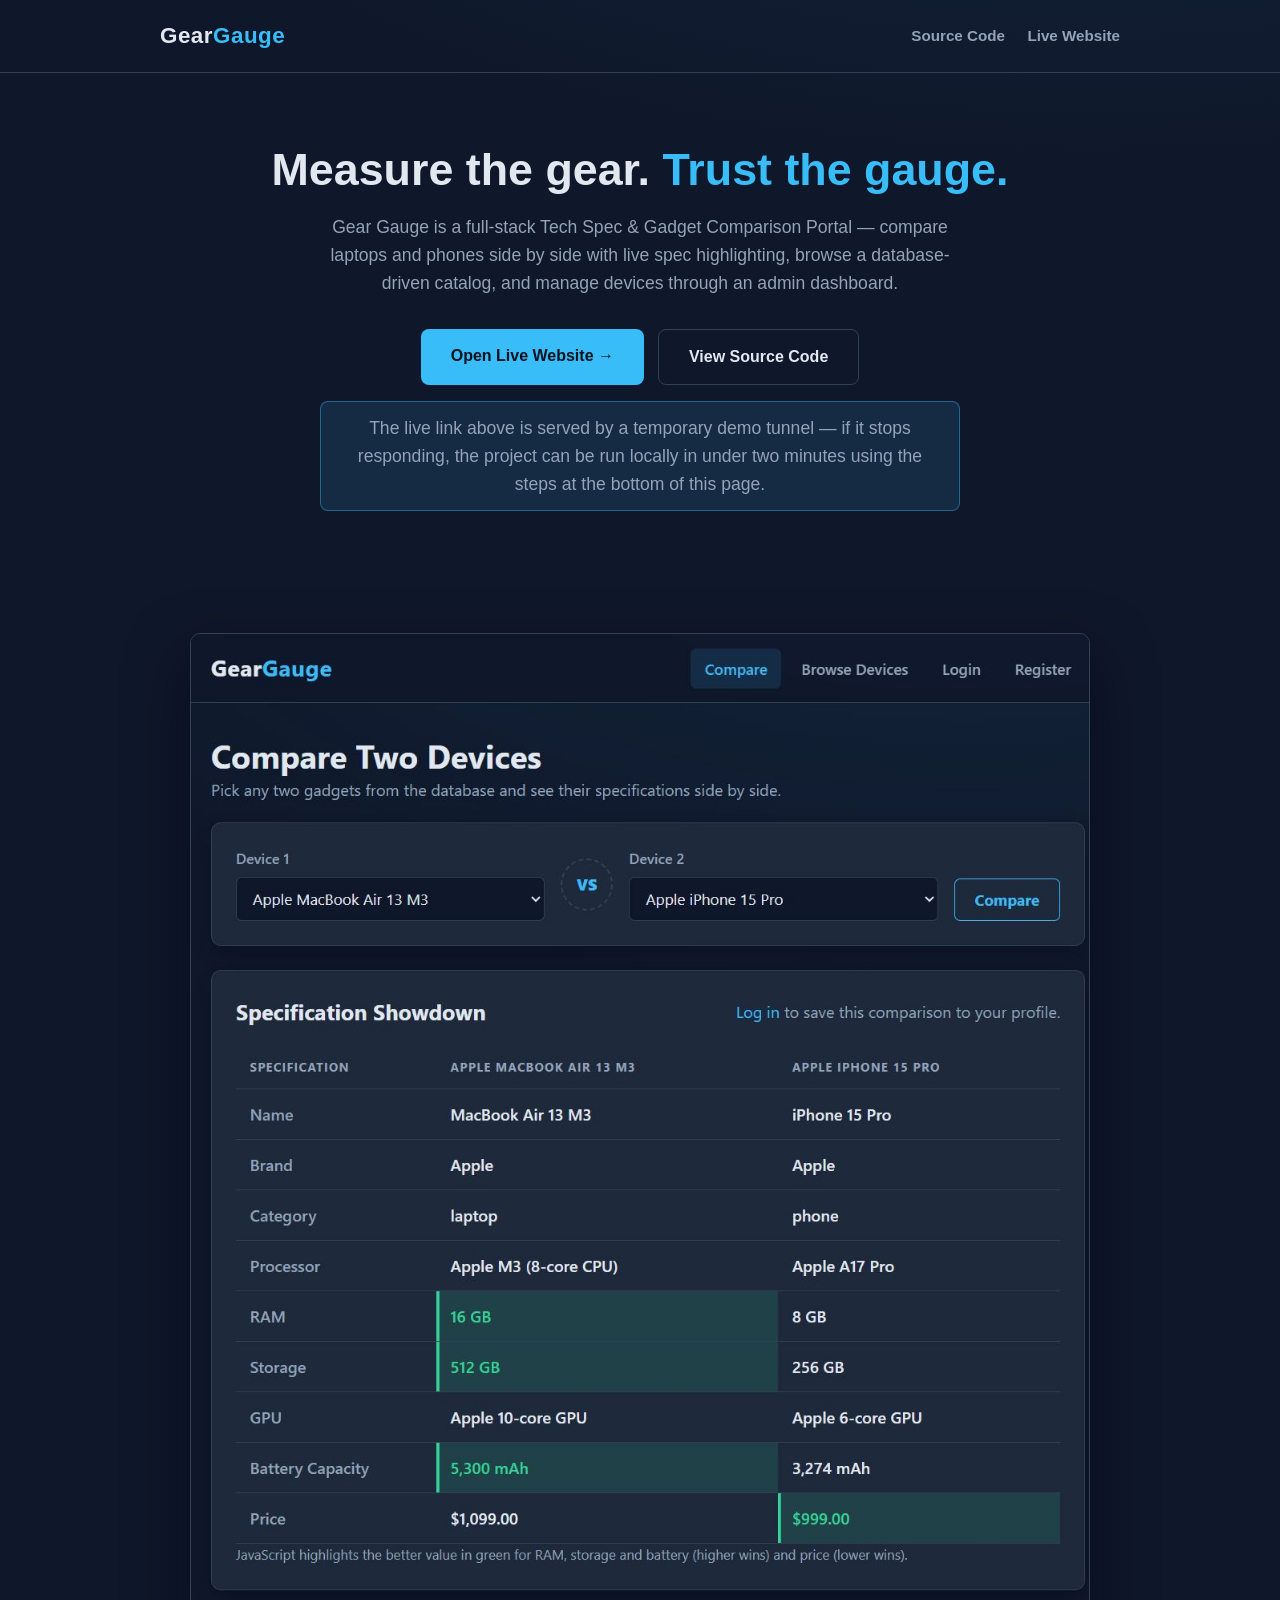
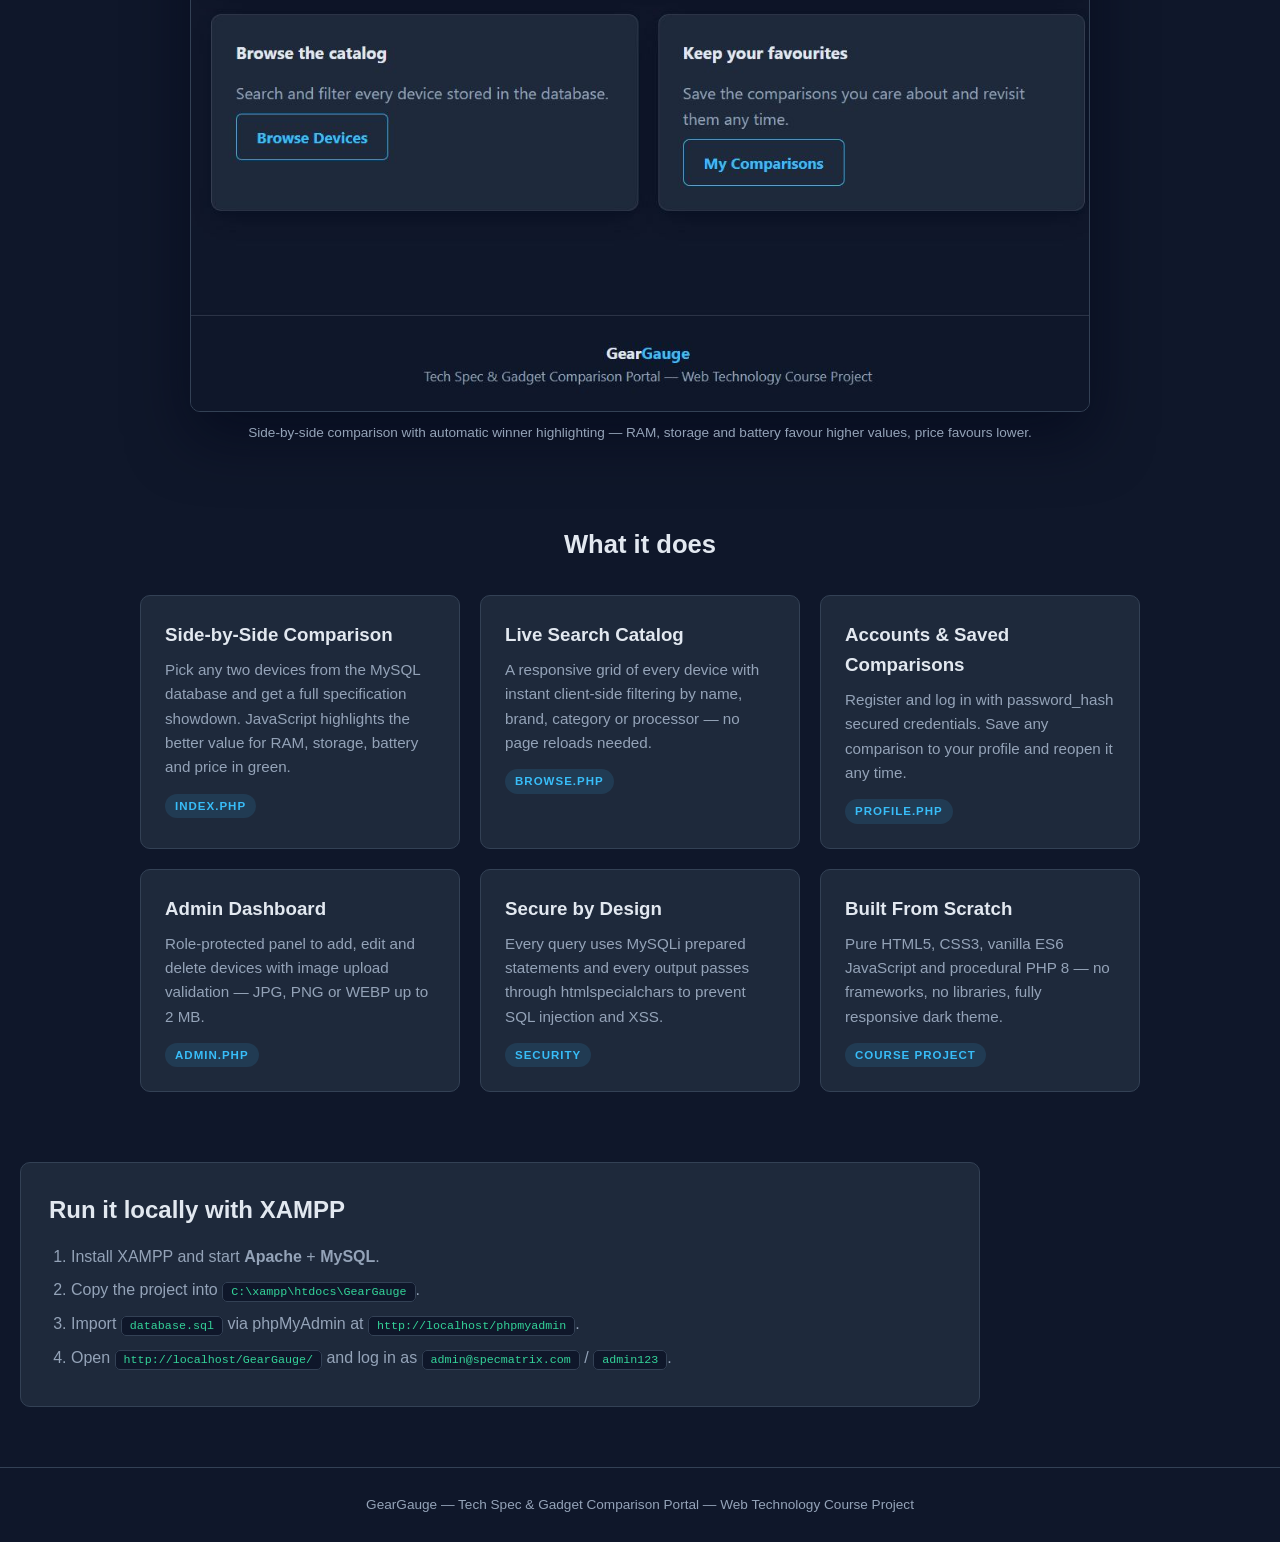
==== docs/index.html @ f1c3dcff "Add GitHub Pages landing page with live site link" ====
<!DOCTYPE html>
<html lang="en">
<head>
    <meta charset="UTF-8">
    <meta name="viewport" content="width=device-width, initial-scale=1.0">
    <meta name="description" content="Gear Gauge - Tech Spec and Gadget Comparison Portal. A Web Technology course project built with PHP, MySQLi and vanilla JavaScript.">
    <title>Gear Gauge — Tech Spec &amp; Gadget Comparison Portal</title>
    <style>
        :root {
            --bg-color: #0f172a;
            --surface-color: #1e293b;
            --border-color: #334155;
            --text-color: #e2e8f0;
            --muted-color: #94a3b8;
            --accent-color: #38bdf8;
            --accent-soft-color: rgba(56, 189, 248, 0.12);
            --success-color: #34d399;
            --radius: 10px;
        }

        * {
            margin: 0;
            padding: 0;
            box-sizing: border-box;
        }

        body {
            font-family: "Segoe UI", "Helvetica Neue", Arial, sans-serif;
            background:
                radial-gradient(1100px 500px at 85% -10%, rgba(56, 189, 248, 0.09), transparent),
                var(--bg-color);
            color: var(--text-color);
            line-height: 1.6;
            min-height: 100vh;
        }

        .container {
            max-width: 1000px;
            margin: 0 auto;
            padding: 0 20px;
        }

        header {
            border-bottom: 1px solid var(--border-color);
            padding: 18px 0;
        }

        .navbar {
            display: flex;
            align-items: center;
            justify-content: space-between;
            gap: 16px;
            flex-wrap: wrap;
        }

        .brand {
            font-size: 1.4rem;
            font-weight: 700;
            color: var(--text-color);
            text-decoration: none;
            letter-spacing: 0.5px;
        }

        .brand span {
            color: var(--accent-color);
        }

        .nav-links a {
            color: var(--muted-color);
            text-decoration: none;
            font-weight: 600;
            margin-left: 18px;
            font-size: 0.95rem;
        }

        .nav-links a:hover {
            color: var(--accent-color);
        }

        .hero {
            text-align: center;
            padding: 70px 0 40px;
        }

        .hero h1 {
            font-size: 2.8rem;
            line-height: 1.2;
        }

        .hero h1 span {
            color: var(--accent-color);
        }

        .hero p {
            color: var(--muted-color);
            max-width: 640px;
            margin: 16px auto 32px;
            font-size: 1.1rem;
        }

        .cta-row {
            display: flex;
            gap: 14px;
            justify-content: center;
            flex-wrap: wrap;
        }

        .btn {
            display: inline-block;
            padding: 14px 30px;
            border-radius: 8px;
            font-weight: 700;
            font-size: 1rem;
            text-decoration: none;
            transition: transform 0.15s, background 0.2s;
        }

        .btn:hover {
            transform: translateY(-2px);
        }

        .btn-primary {
            background: var(--accent-color);
            color: #0b1220;
        }

        .btn-primary:hover {
            background: #0ea5e9;
            color: #0b1220;
        }

        .btn-outline {
            border: 1px solid var(--border-color);
            color: var(--text-color);
        }

        .btn-outline:hover {
            border-color: var(--accent-color);
            color: var(--accent-color);
        }

        .note {
            margin: 26px auto 0;
            max-width: 720px;
            background: var(--accent-soft-color);
            border: 1px solid rgba(56, 189, 248, 0.4);
            color: var(--accent-color);
            padding: 12px 18px;
            border-radius: 8px;
            font-size: 0.9rem;
        }

        .screenshot-frame {
            margin: 50px auto 10px;
            max-width: 900px;
            border: 1px solid var(--border-color);
            border-radius: var(--radius);
            overflow: hidden;
            box-shadow: 0 25px 60px rgba(2, 6, 23, 0.55);
        }

        .screenshot-frame img {
            display: block;
            width: 100%;
            height: auto;
        }

        .caption {
            text-align: center;
            color: var(--muted-color);
            font-size: 0.85rem;
            margin-bottom: 50px;
        }

        section.features {
            padding: 30px 0 20px;
        }

        .section-title {
            text-align: center;
            font-size: 1.6rem;
            margin-bottom: 30px;
        }

        .grid {
            display: grid;
            grid-template-columns: repeat(auto-fit, minmax(260px, 1fr));
            gap: 20px;
        }

        .card {
            background: var(--surface-color);
            border: 1px solid var(--border-color);
            border-radius: var(--radius);
            padding: 24px;
        }

        .card h3 {
            margin-bottom: 8px;
        }

        .card p {
            color: var(--muted-color);
            font-size: 0.95rem;
        }

        .card .tag {
            display: inline-block;
            margin-top: 14px;
            padding: 3px 10px;
            border-radius: 999px;
            background: var(--accent-soft-color);
            color: var(--accent-color);
            font-size: 0.72rem;
            font-weight: 700;
            text-transform: uppercase;
            letter-spacing: 1px;
        }

        .run-locally {
            margin: 50px 0 60px;
        }

        .steps {
            background: var(--surface-color);
            border: 1px solid var(--border-color);
            border-radius: var(--radius);
            padding: 28px;
        }

        .steps ol {
            margin: 14px 0 0 22px;
            color: var(--muted-color);
        }

        .steps li {
            margin-bottom: 8px;
        }

        .steps code {
            background: var(--bg-color);
            border: 1px solid var(--border-color);
            padding: 2px 8px;
            border-radius: 5px;
            font-size: 0.9em;
            color: var(--success-color);
        }

        footer {
            border-top: 1px solid var(--border-color);
            padding: 26px 0;
            text-align: center;
            color: var(--muted-color);
            font-size: 0.85rem;
        }
    </style>
</head>
<body>
    <header>
        <nav class="navbar container">
            <a class="brand" href="index.html">Gear<span>Gauge</span></a>
            <div class="nav-links">
                <a href="https://github.com/Hiten808/GearGauge">Source Code</a>
                <a href="https://vanilla-dirt-dice-award.trycloudflare.com/GearGauge/">Live Website</a>
            </div>
        </nav>
    </header>
    <main>
        <section class="hero container">
            <h1>Measure the gear. <span>Trust the gauge.</span></h1>
            <p>Gear Gauge is a full-stack Tech Spec &amp; Gadget Comparison Portal — compare laptops and phones side by side with live spec highlighting, browse a database-driven catalog, and manage devices through an admin dashboard.</p>
            <div class="cta-row">
                <a class="btn btn-primary" href="https://vanilla-dirt-dice-award.trycloudflare.com/GearGauge/">Open Live Website →</a>
                <a class="btn btn-outline" href="https://github.com/Hiten808/GearGauge">View Source Code</a>
            </div>
            <p class="note">The live link above is served by a temporary demo tunnel — if it stops responding, the project can be run locally in under two minutes using the steps at the bottom of this page.</p>
        </section>
        <section class="container">
            <div class="screenshot-frame">
                <img src="preview.jpeg" alt="Gear Gauge comparison page showing a MacBook Air 13 M3 versus iPhone 15 Pro with winning specifications highlighted in green">
            </div>
            <p class="caption">Side-by-side comparison with automatic winner highlighting — RAM, storage and battery favour higher values, price favours lower.</p>
        </section>
        <section class="features container">
            <h2 class="section-title">What it does</h2>
            <div class="grid">
                <div class="card">
                    <h3>Side-by-Side Comparison</h3>
                    <p>Pick any two devices from the MySQL database and get a full specification showdown. JavaScript highlights the better value for RAM, storage, battery and price in green.</p>
                    <span class="tag">index.php</span>
                </div>
                <div class="card">
                    <h3>Live Search Catalog</h3>
                    <p>A responsive grid of every device with instant client-side filtering by name, brand, category or processor — no page reloads needed.</p>
                    <span class="tag">browse.php</span>
                </div>
                <div class="card">
                    <h3>Accounts &amp; Saved Comparisons</h3>
                    <p>Register and log in with password_hash secured credentials. Save any comparison to your profile and reopen it any time.</p>
                    <span class="tag">profile.php</span>
                </div>
                <div class="card">
                    <h3>Admin Dashboard</h3>
                    <p>Role-protected panel to add, edit and delete devices with image upload validation — JPG, PNG or WEBP up to 2 MB.</p>
                    <span class="tag">admin.php</span>
                </div>
                <div class="card">
                    <h3>Secure by Design</h3>
                    <p>Every query uses MySQLi prepared statements and every output passes through htmlspecialchars to prevent SQL injection and XSS.</p>
                    <span class="tag">Security</span>
                </div>
                <div class="card">
                    <h3>Built From Scratch</h3>
                    <p>Pure HTML5, CSS3, vanilla ES6 JavaScript and procedural PHP 8 — no frameworks, no libraries, fully responsive dark theme.</p>
                    <span class="tag">Course Project</span>
                </div>
            </div>
        </section>
        <section class="run-locally container">
            <div class="steps">
                <h2>Run it locally with XAMPP</h2>
                <ol>
                    <li>Install XAMPP and start <strong>Apache</strong> + <strong>MySQL</strong>.</li>
                    <li>Copy the project into <code>C:\xampp\htdocs\GearGauge</code>.</li>
                    <li>Import <code>database.sql</code> via phpMyAdmin at <code>http://localhost/phpmyadmin</code>.</li>
                    <li>Open <code>http://localhost/GearGauge/</code> and log in as <code>admin@specmatrix.com</code> / <code>admin123</code>.</li>
                </ol>
            </div>
        </section>
    </main>
    <footer>
        <div class="container">
            <p>GearGauge — Tech Spec &amp; Gadget Comparison Portal — Web Technology Course Project</p>
        </div>
    </footer>
</body>
</html>
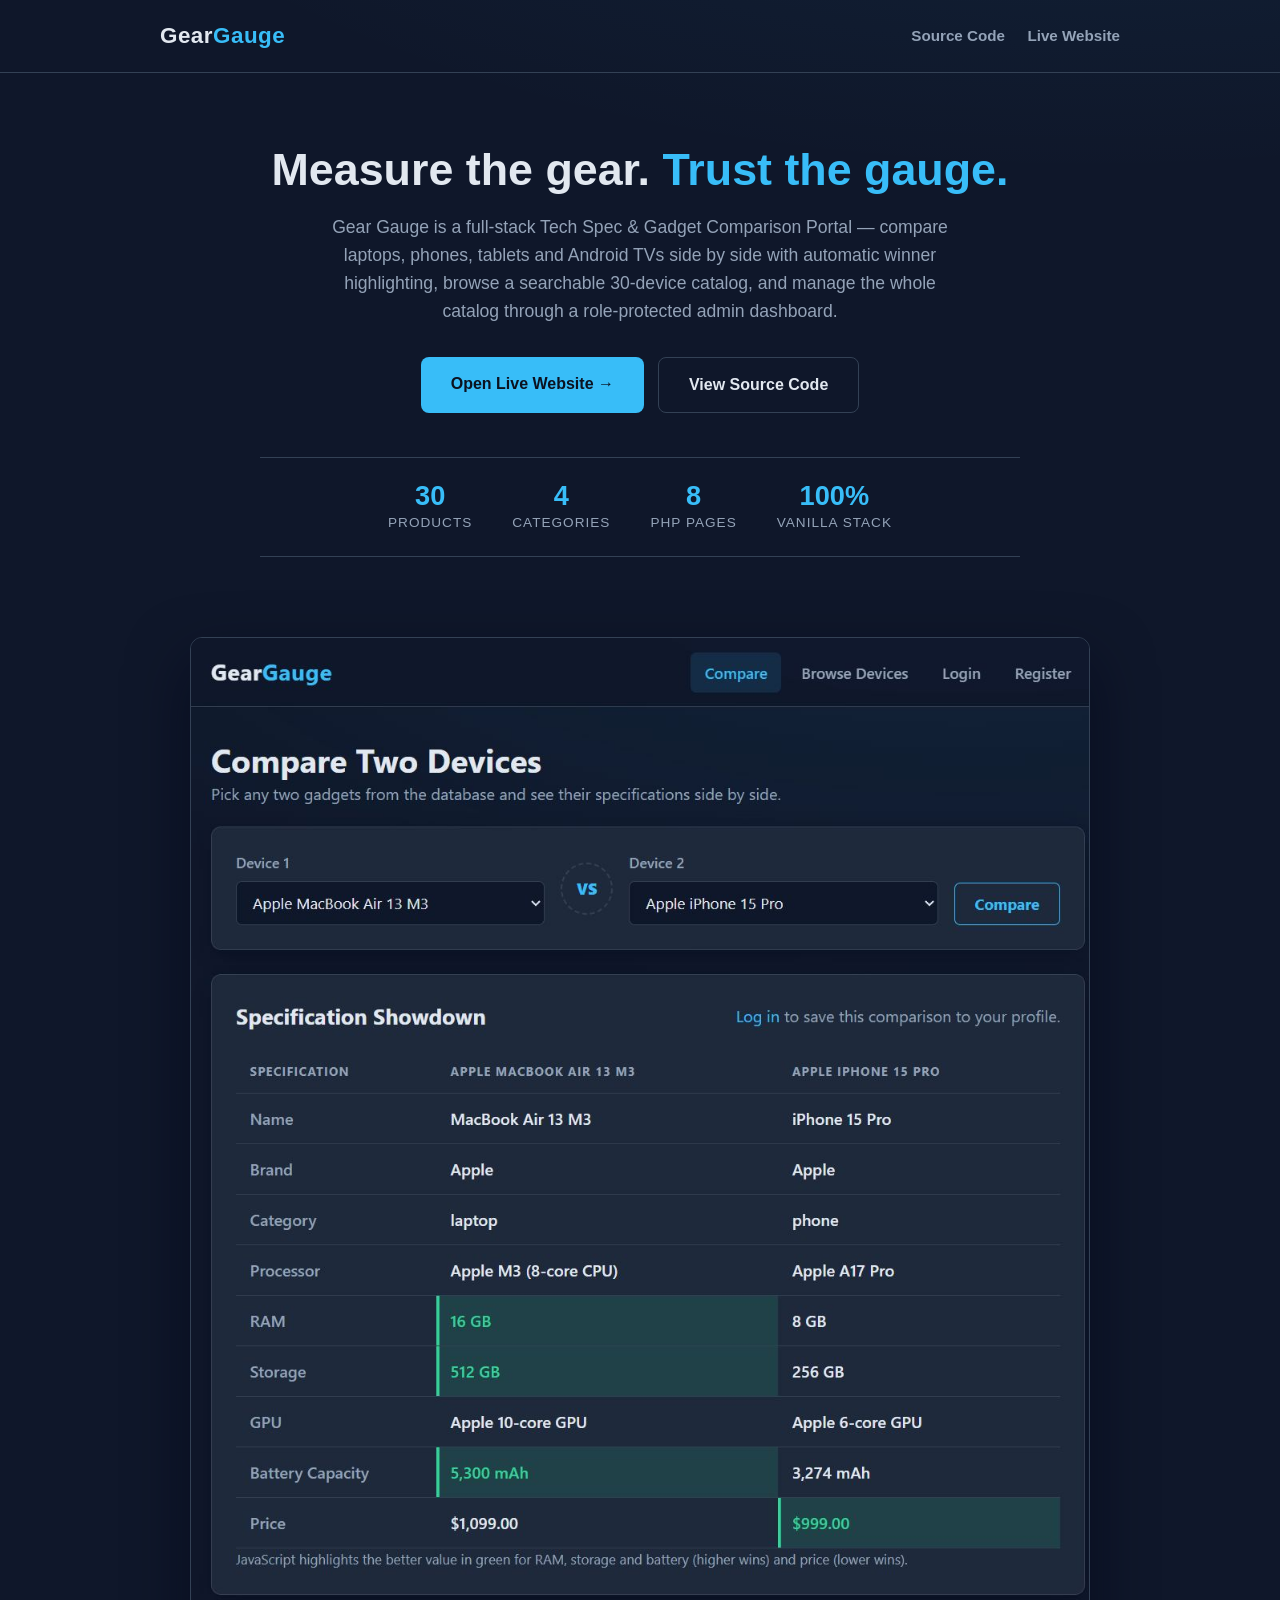
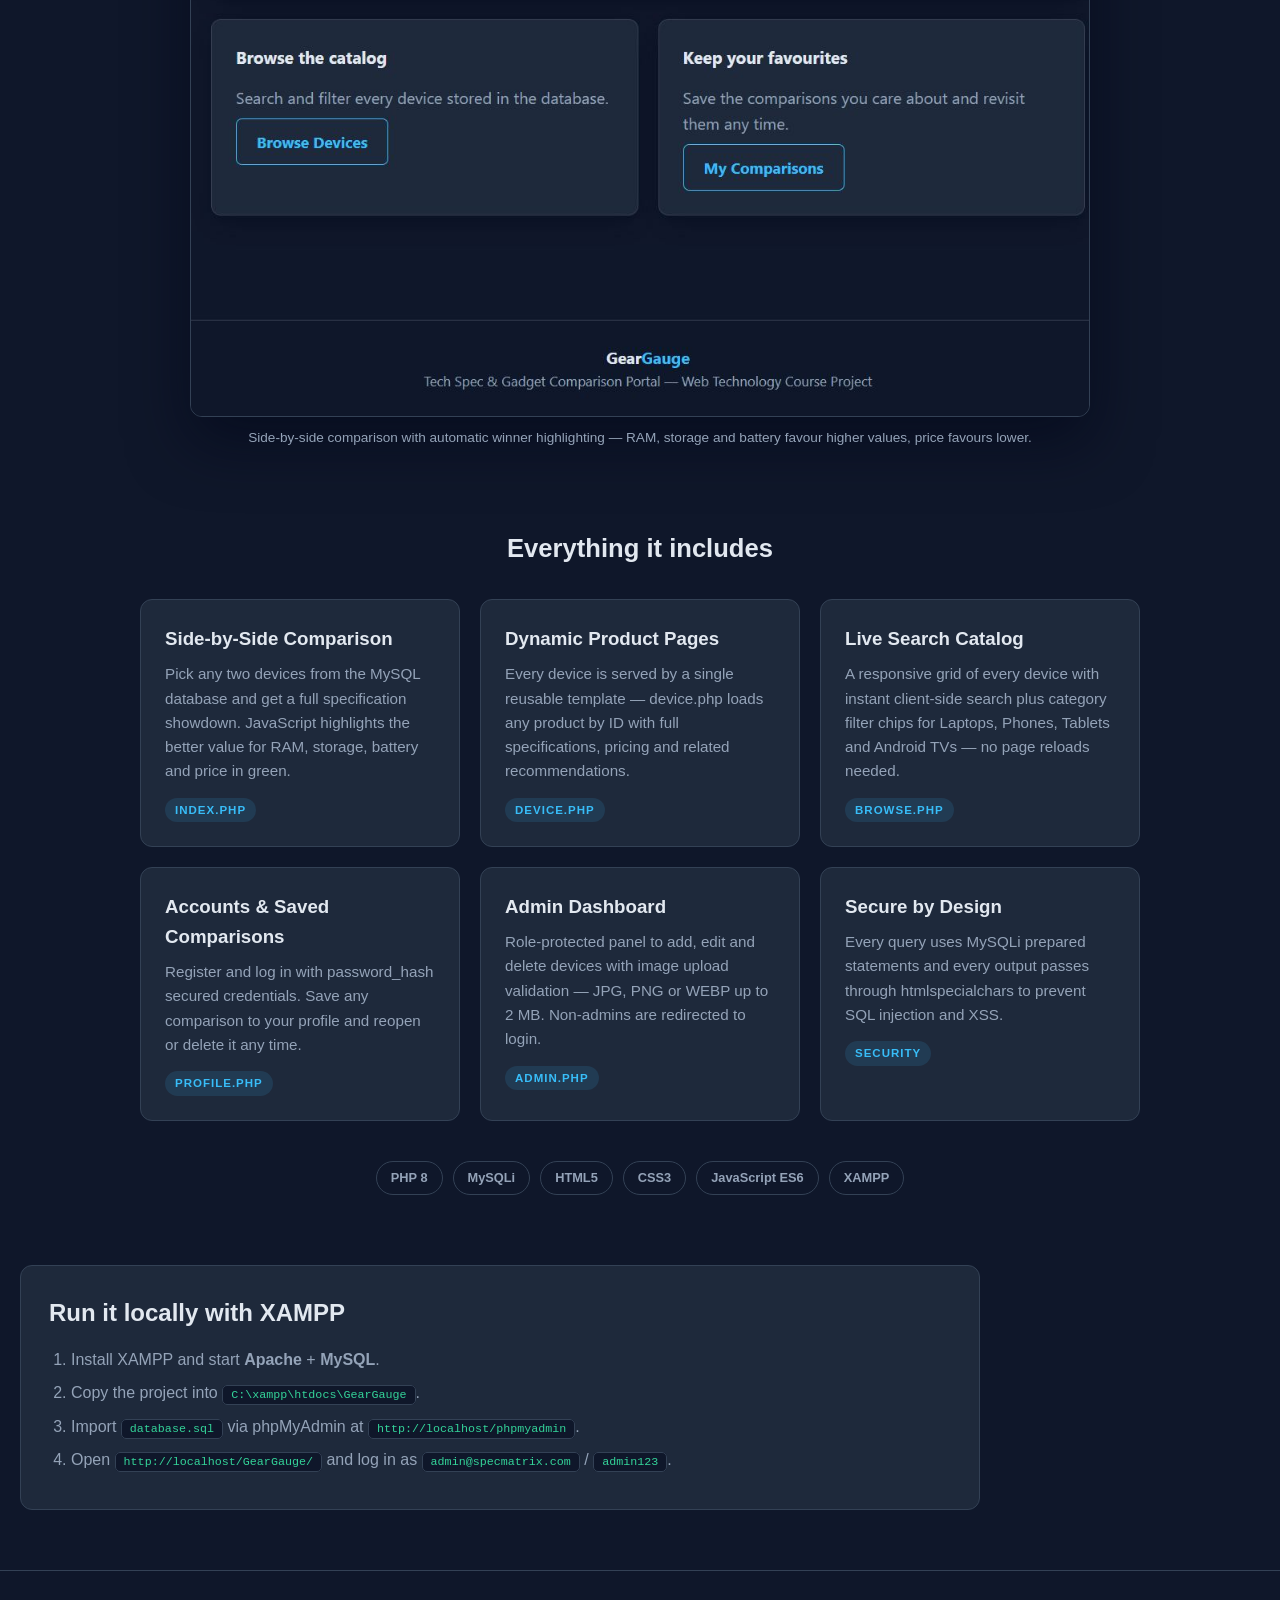
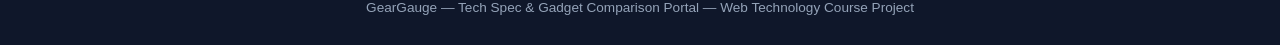
==== commit 110ed899: "Rework GitHub Pages landing page as finished product page" ====
--- a/docs/index.html
+++ b/docs/index.html
@@ -3,8 +3,9 @@
 <head>
     <meta charset="UTF-8">
     <meta name="viewport" content="width=device-width, initial-scale=1.0">
-    <meta name="description" content="Gear Gauge - Tech Spec and Gadget Comparison Portal. A Web Technology course project built with PHP, MySQLi and vanilla JavaScript.">
+    <meta name="description" content="Gear Gauge - Tech Spec &amp; Gadget Comparison Portal. Compare laptops, phones, tablets and Android TVs side by side. Built with PHP, MySQLi and vanilla JavaScript.">
     <title>Gear Gauge — Tech Spec &amp; Gadget Comparison Portal</title>
+    <link rel="icon" type="image/svg+xml" href="favicon.svg">
     <style>
         :root {
             --bg-color: #0f172a;
@@ -15,7 +16,7 @@
             --accent-color: #38bdf8;
             --accent-soft-color: rgba(56, 189, 248, 0.12);
             --success-color: #34d399;
-            --radius: 10px;
+            --radius: 12px;
         }
 
         * {
@@ -79,7 +80,7 @@
 
         .hero {
             text-align: center;
-            padding: 70px 0 40px;
+            padding: 70px 0 30px;
         }
 
         .hero h1 {
@@ -139,15 +140,34 @@
             color: var(--accent-color);
         }
 
-        .note {
-            margin: 26px auto 0;
-            max-width: 720px;
-            background: var(--accent-soft-color);
-            border: 1px solid rgba(56, 189, 248, 0.4);
-            color: var(--accent-color);
-            padding: 12px 18px;
-            border-radius: 8px;
-            font-size: 0.9rem;
+        .stats-row {
+            display: flex;
+            justify-content: center;
+            gap: 40px;
+            flex-wrap: wrap;
+            margin: 44px auto 0;
+            padding: 22px 10px;
+            border-top: 1px solid var(--border-color);
+            border-bottom: 1px solid var(--border-color);
+            max-width: 760px;
+        }
+
+        .stat {
+            text-align: center;
+        }
+
+        .stat-value {
+            font-size: 1.7rem;
+            font-weight: 800;
+            color: var(--accent-color);
+            line-height: 1.2;
+        }
+
+        .stat-label {
+            color: var(--muted-color);
+            font-size: 0.85rem;
+            text-transform: uppercase;
+            letter-spacing: 1px;
         }
 
         .screenshot-frame {
@@ -215,6 +235,23 @@
             font-weight: 700;
             text-transform: uppercase;
             letter-spacing: 1px;
+        }
+
+        .tech-strip {
+            margin: 40px 0 0;
+            display: flex;
+            justify-content: center;
+            gap: 10px;
+            flex-wrap: wrap;
+        }
+
+        .tech-pill {
+            padding: 6px 14px;
+            border: 1px solid var(--border-color);
+            border-radius: 999px;
+            color: var(--muted-color);
+            font-size: 0.8rem;
+            font-weight: 600;
         }
 
         .run-locally {
@@ -268,12 +305,29 @@
     <main>
         <section class="hero container">
             <h1>Measure the gear. <span>Trust the gauge.</span></h1>
-            <p>Gear Gauge is a full-stack Tech Spec &amp; Gadget Comparison Portal — compare laptops and phones side by side with live spec highlighting, browse a database-driven catalog, and manage devices through an admin dashboard.</p>
+            <p>Gear Gauge is a full-stack Tech Spec &amp; Gadget Comparison Portal — compare laptops, phones, tablets and Android TVs side by side with automatic winner highlighting, browse a searchable 30-device catalog, and manage the whole catalog through a role-protected admin dashboard.</p>
             <div class="cta-row">
                 <a class="btn btn-primary" href="https://vanilla-dirt-dice-award.trycloudflare.com/GearGauge/">Open Live Website →</a>
                 <a class="btn btn-outline" href="https://github.com/Hiten808/GearGauge">View Source Code</a>
             </div>
-            <p class="note">The live link above is served by a temporary demo tunnel — if it stops responding, the project can be run locally in under two minutes using the steps at the bottom of this page.</p>
+            <div class="stats-row">
+                <div class="stat">
+                    <div class="stat-value">30</div>
+                    <div class="stat-label">Products</div>
+                </div>
+                <div class="stat">
+                    <div class="stat-value">4</div>
+                    <div class="stat-label">Categories</div>
+                </div>
+                <div class="stat">
+                    <div class="stat-value">8</div>
+                    <div class="stat-label">PHP Pages</div>
+                </div>
+                <div class="stat">
+                    <div class="stat-value">100%</div>
+                    <div class="stat-label">Vanilla Stack</div>
+                </div>
+            </div>
         </section>
         <section class="container">
             <div class="screenshot-frame">
@@ -282,7 +336,7 @@
             <p class="caption">Side-by-side comparison with automatic winner highlighting — RAM, storage and battery favour higher values, price favours lower.</p>
         </section>
         <section class="features container">
-            <h2 class="section-title">What it does</h2>
+            <h2 class="section-title">Everything it includes</h2>
             <div class="grid">
                 <div class="card">
                     <h3>Side-by-Side Comparison</h3>
@@ -290,18 +344,23 @@
                     <span class="tag">index.php</span>
                 </div>
                 <div class="card">
+                    <h3>Dynamic Product Pages</h3>
+                    <p>Every device is served by a single reusable template — device.php loads any product by ID with full specifications, pricing and related recommendations.</p>
+                    <span class="tag">device.php</span>
+                </div>
+                <div class="card">
                     <h3>Live Search Catalog</h3>
-                    <p>A responsive grid of every device with instant client-side filtering by name, brand, category or processor — no page reloads needed.</p>
+                    <p>A responsive grid of every device with instant client-side search plus category filter chips for Laptops, Phones, Tablets and Android TVs — no page reloads needed.</p>
                     <span class="tag">browse.php</span>
                 </div>
                 <div class="card">
                     <h3>Accounts &amp; Saved Comparisons</h3>
-                    <p>Register and log in with password_hash secured credentials. Save any comparison to your profile and reopen it any time.</p>
+                    <p>Register and log in with password_hash secured credentials. Save any comparison to your profile and reopen or delete it any time.</p>
                     <span class="tag">profile.php</span>
                 </div>
                 <div class="card">
                     <h3>Admin Dashboard</h3>
-                    <p>Role-protected panel to add, edit and delete devices with image upload validation — JPG, PNG or WEBP up to 2 MB.</p>
+                    <p>Role-protected panel to add, edit and delete devices with image upload validation — JPG, PNG or WEBP up to 2 MB. Non-admins are redirected to login.</p>
                     <span class="tag">admin.php</span>
                 </div>
                 <div class="card">
@@ -309,11 +368,14 @@
                     <p>Every query uses MySQLi prepared statements and every output passes through htmlspecialchars to prevent SQL injection and XSS.</p>
                     <span class="tag">Security</span>
                 </div>
-                <div class="card">
-                    <h3>Built From Scratch</h3>
-                    <p>Pure HTML5, CSS3, vanilla ES6 JavaScript and procedural PHP 8 — no frameworks, no libraries, fully responsive dark theme.</p>
-                    <span class="tag">Course Project</span>
-                </div>
+            </div>
+            <div class="tech-strip">
+                <span class="tech-pill">PHP 8</span>
+                <span class="tech-pill">MySQLi</span>
+                <span class="tech-pill">HTML5</span>
+                <span class="tech-pill">CSS3</span>
+                <span class="tech-pill">JavaScript ES6</span>
+                <span class="tech-pill">XAMPP</span>
             </div>
         </section>
         <section class="run-locally container">
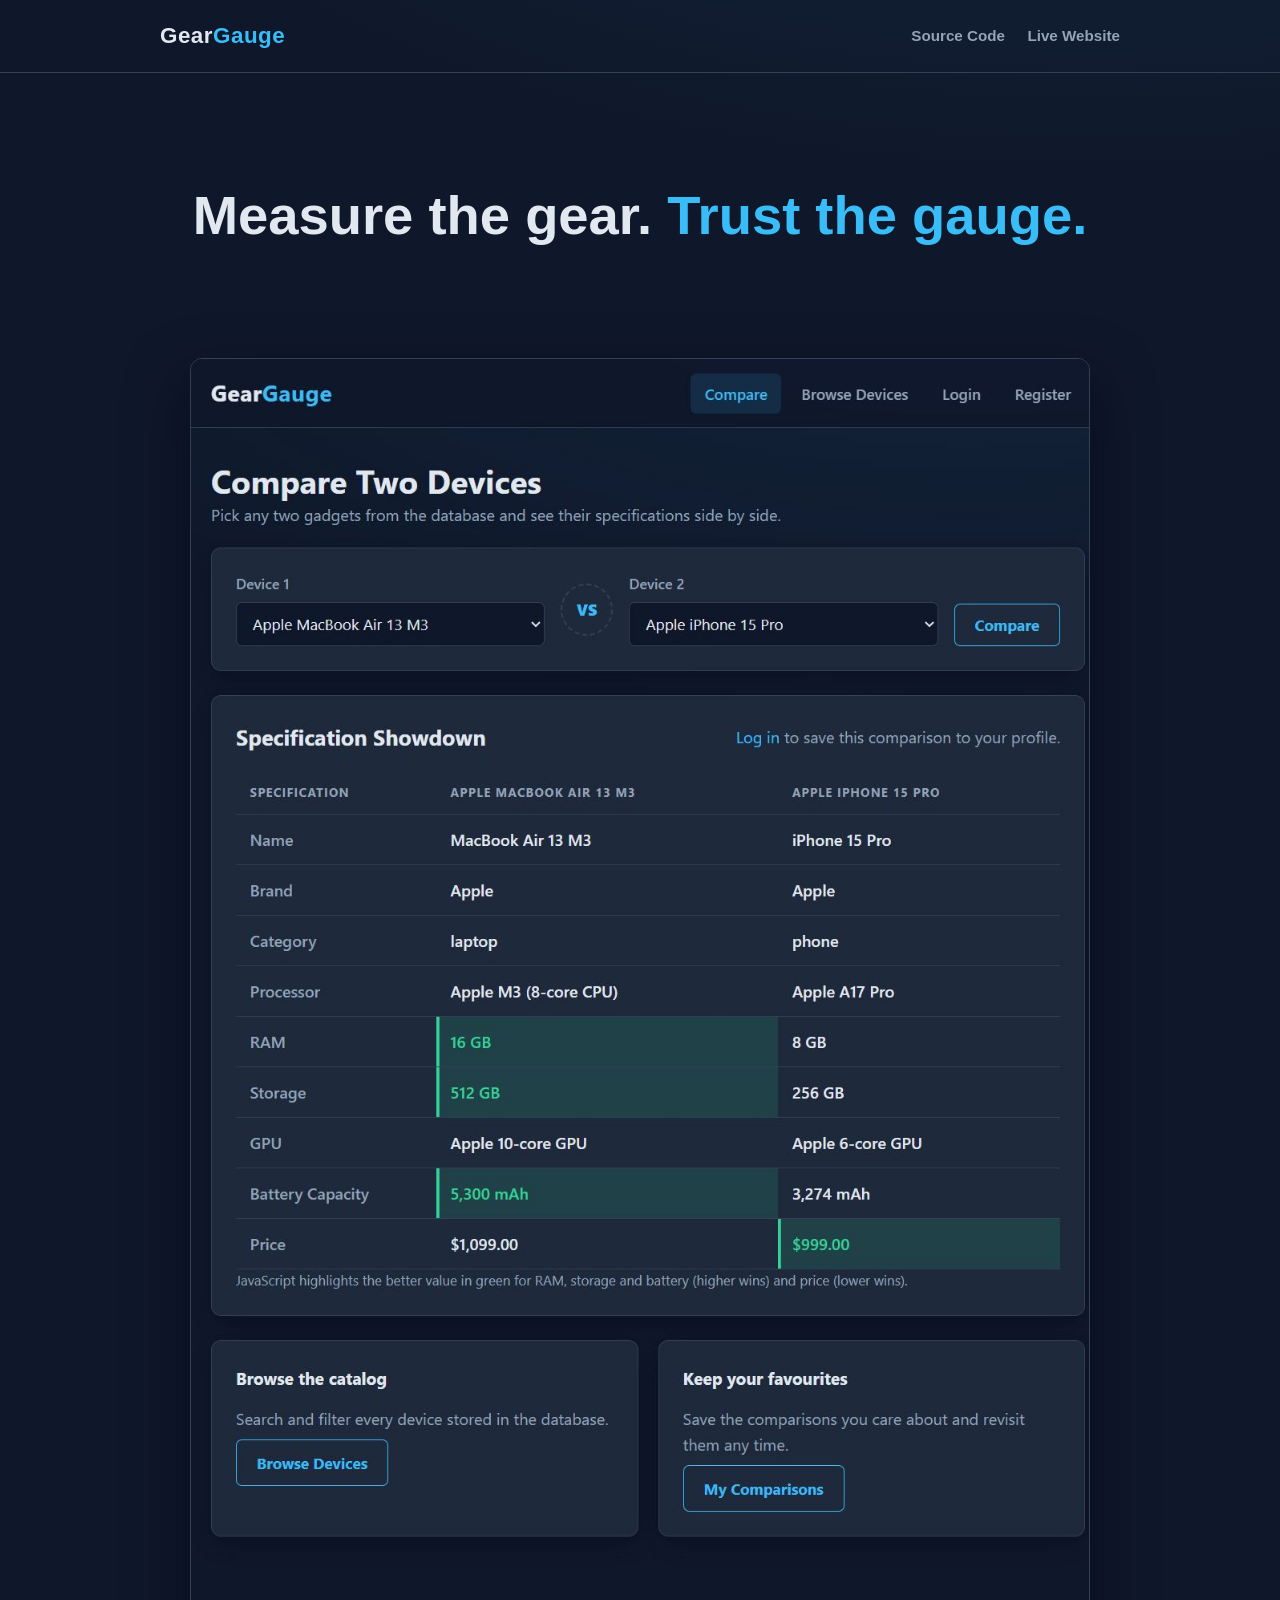
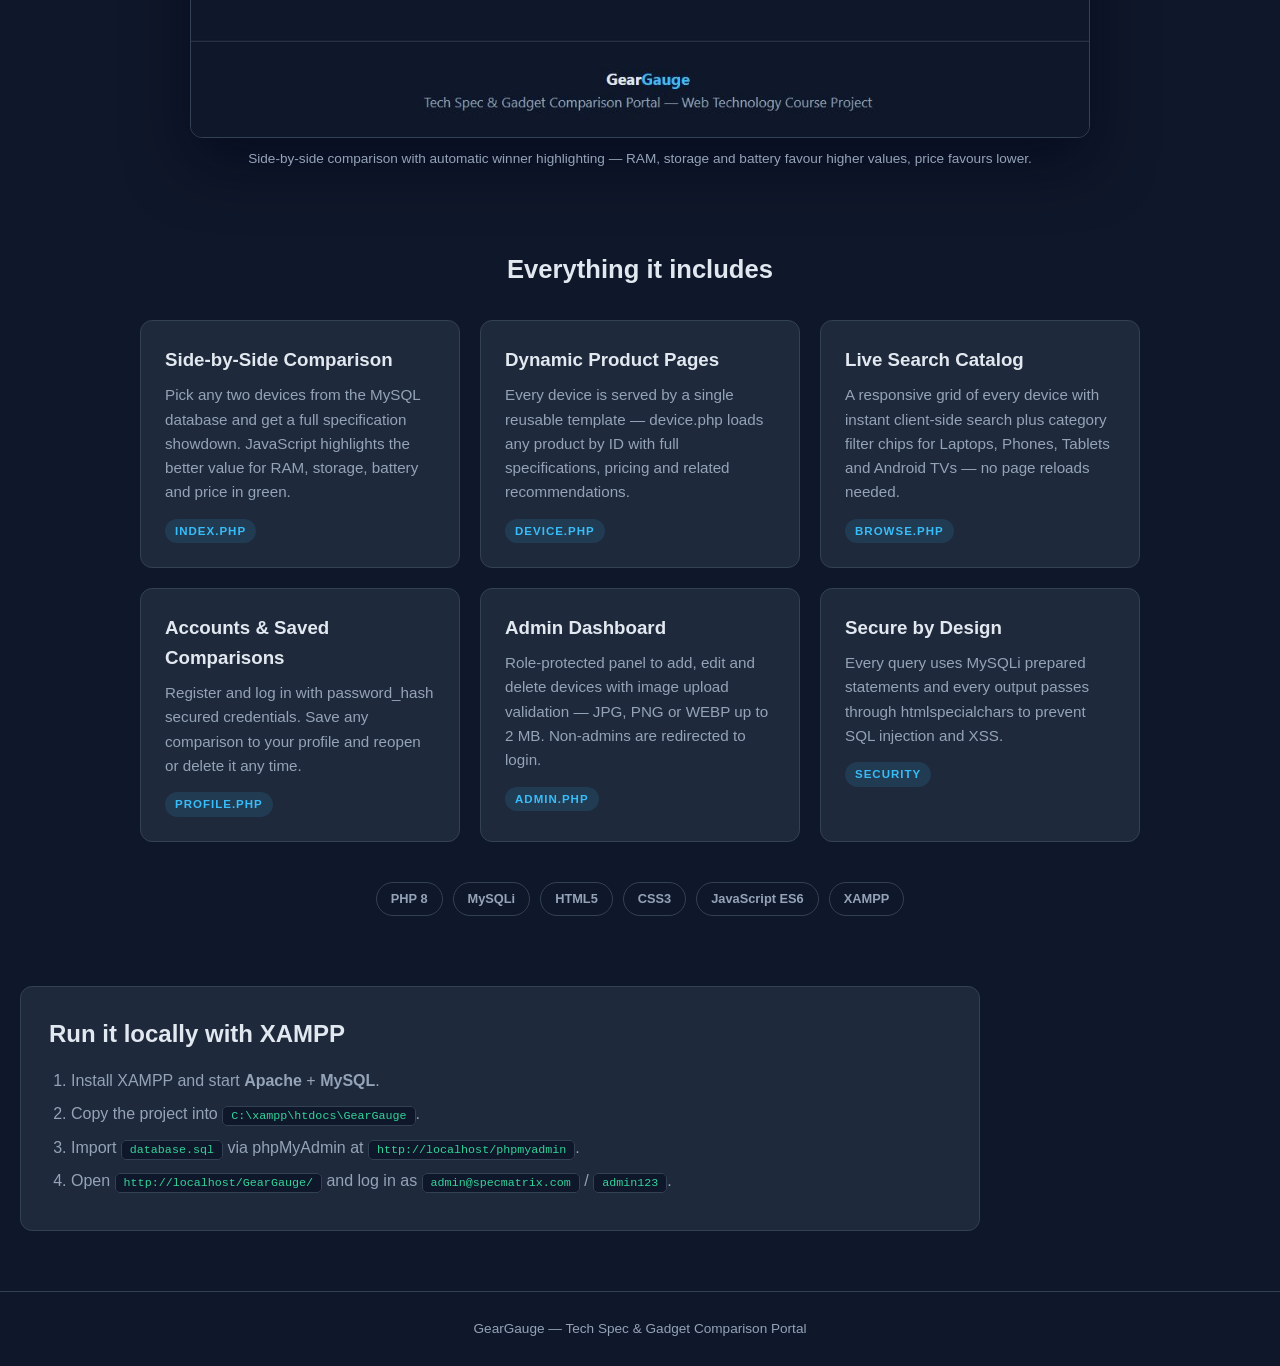
==== commit e9ec7838: "Simplify landing page hero" ====
--- a/docs/index.html
+++ b/docs/index.html
@@ -80,94 +80,16 @@
 
         .hero {
             text-align: center;
-            padding: 70px 0 30px;
+            padding: 110px 0 60px;
         }
 
         .hero h1 {
-            font-size: 2.8rem;
+            font-size: 3.4rem;
             line-height: 1.2;
         }
 
         .hero h1 span {
             color: var(--accent-color);
-        }
-
-        .hero p {
-            color: var(--muted-color);
-            max-width: 640px;
-            margin: 16px auto 32px;
-            font-size: 1.1rem;
-        }
-
-        .cta-row {
-            display: flex;
-            gap: 14px;
-            justify-content: center;
-            flex-wrap: wrap;
-        }
-
-        .btn {
-            display: inline-block;
-            padding: 14px 30px;
-            border-radius: 8px;
-            font-weight: 700;
-            font-size: 1rem;
-            text-decoration: none;
-            transition: transform 0.15s, background 0.2s;
-        }
-
-        .btn:hover {
-            transform: translateY(-2px);
-        }
-
-        .btn-primary {
-            background: var(--accent-color);
-            color: #0b1220;
-        }
-
-        .btn-primary:hover {
-            background: #0ea5e9;
-            color: #0b1220;
-        }
-
-        .btn-outline {
-            border: 1px solid var(--border-color);
-            color: var(--text-color);
-        }
-
-        .btn-outline:hover {
-            border-color: var(--accent-color);
-            color: var(--accent-color);
-        }
-
-        .stats-row {
-            display: flex;
-            justify-content: center;
-            gap: 40px;
-            flex-wrap: wrap;
-            margin: 44px auto 0;
-            padding: 22px 10px;
-            border-top: 1px solid var(--border-color);
-            border-bottom: 1px solid var(--border-color);
-            max-width: 760px;
-        }
-
-        .stat {
-            text-align: center;
-        }
-
-        .stat-value {
-            font-size: 1.7rem;
-            font-weight: 800;
-            color: var(--accent-color);
-            line-height: 1.2;
-        }
-
-        .stat-label {
-            color: var(--muted-color);
-            font-size: 0.85rem;
-            text-transform: uppercase;
-            letter-spacing: 1px;
         }
 
         .screenshot-frame {
@@ -290,6 +212,12 @@
             color: var(--muted-color);
             font-size: 0.85rem;
         }
+
+        @media (max-width: 640px) {
+            .hero h1 {
+                font-size: 2.1rem;
+            }
+        }
     </style>
 </head>
 <body>
@@ -305,29 +233,6 @@
     <main>
         <section class="hero container">
             <h1>Measure the gear. <span>Trust the gauge.</span></h1>
-            <p>Gear Gauge is a full-stack Tech Spec &amp; Gadget Comparison Portal — compare laptops, phones, tablets and Android TVs side by side with automatic winner highlighting, browse a searchable 30-device catalog, and manage the whole catalog through a role-protected admin dashboard.</p>
-            <div class="cta-row">
-                <a class="btn btn-primary" href="https://vanilla-dirt-dice-award.trycloudflare.com/GearGauge/">Open Live Website →</a>
-                <a class="btn btn-outline" href="https://github.com/Hiten808/GearGauge">View Source Code</a>
-            </div>
-            <div class="stats-row">
-                <div class="stat">
-                    <div class="stat-value">30</div>
-                    <div class="stat-label">Products</div>
-                </div>
-                <div class="stat">
-                    <div class="stat-value">4</div>
-                    <div class="stat-label">Categories</div>
-                </div>
-                <div class="stat">
-                    <div class="stat-value">8</div>
-                    <div class="stat-label">PHP Pages</div>
-                </div>
-                <div class="stat">
-                    <div class="stat-value">100%</div>
-                    <div class="stat-label">Vanilla Stack</div>
-                </div>
-            </div>
         </section>
         <section class="container">
             <div class="screenshot-frame">
@@ -392,7 +297,7 @@
     </main>
     <footer>
         <div class="container">
-            <p>GearGauge — Tech Spec &amp; Gadget Comparison Portal — Web Technology Course Project</p>
+            <p>GearGauge — Tech Spec &amp; Gadget Comparison Portal</p>
         </div>
     </footer>
 </body>
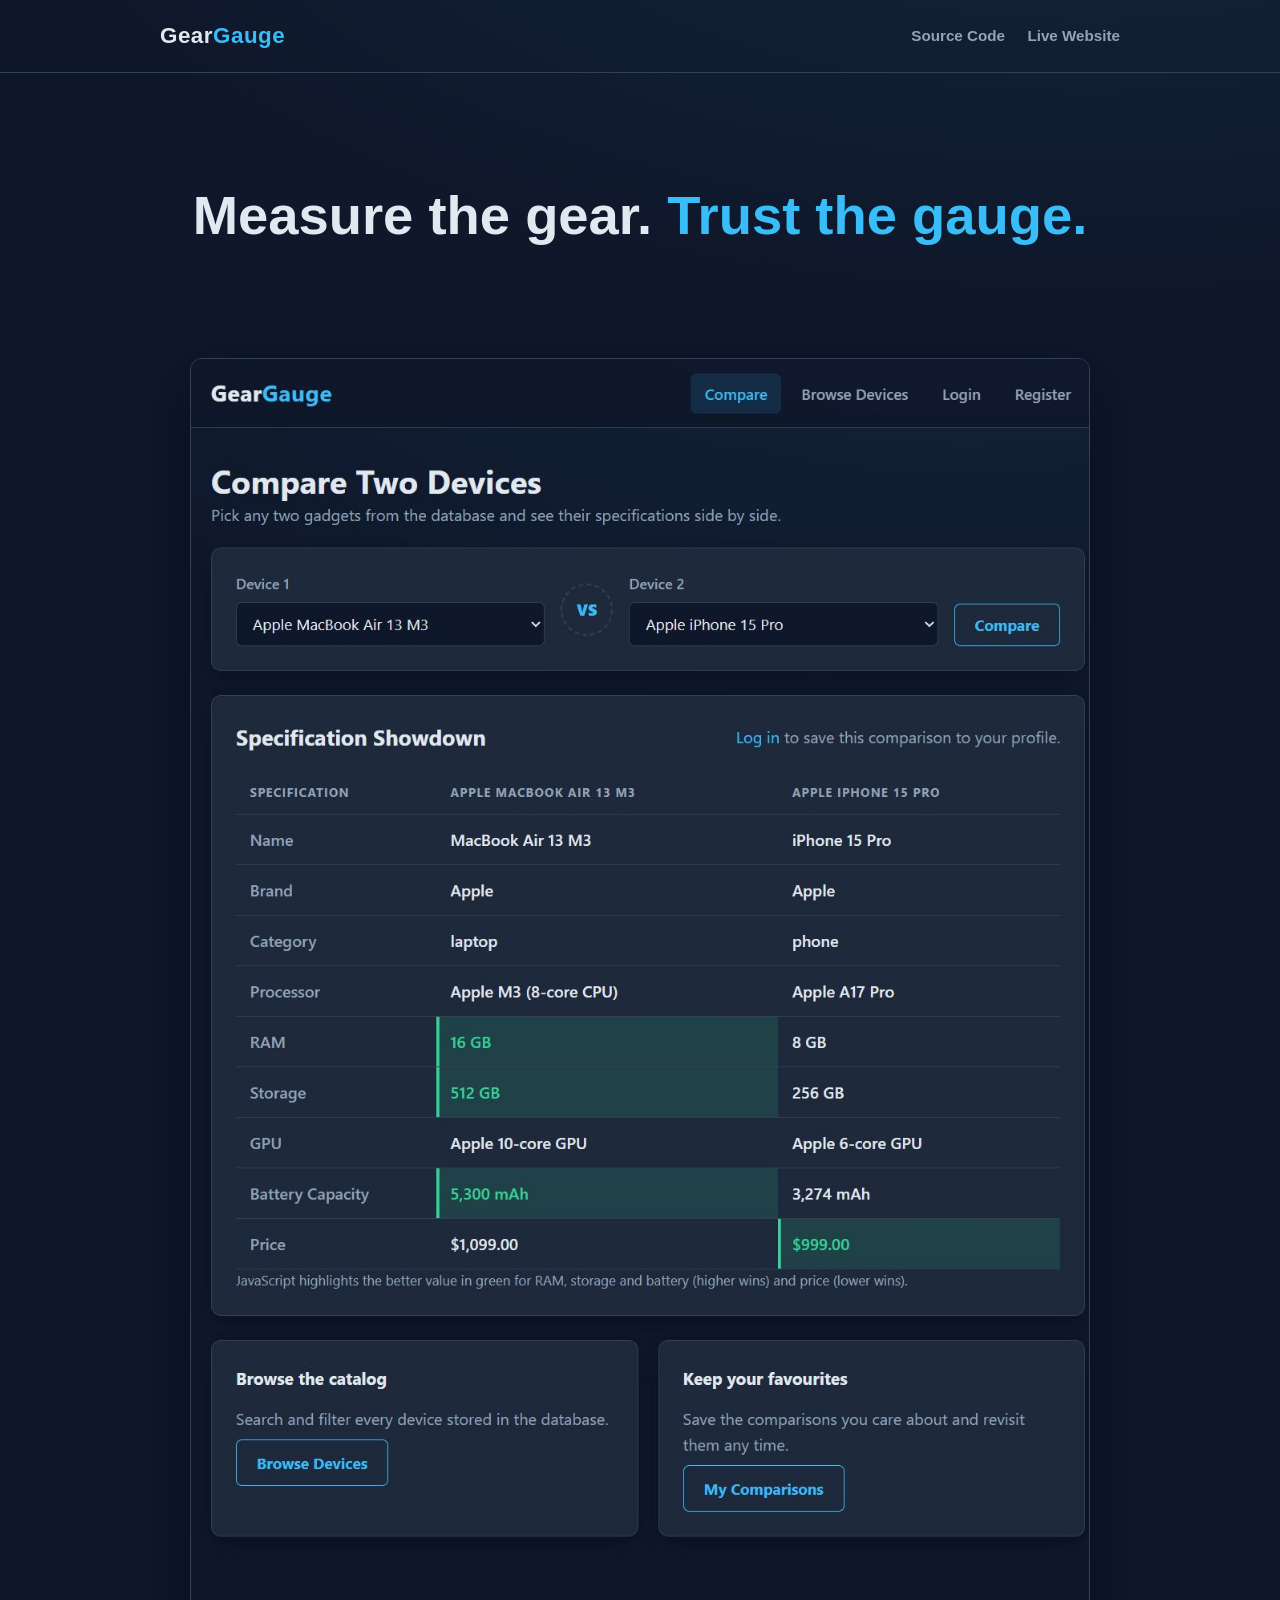
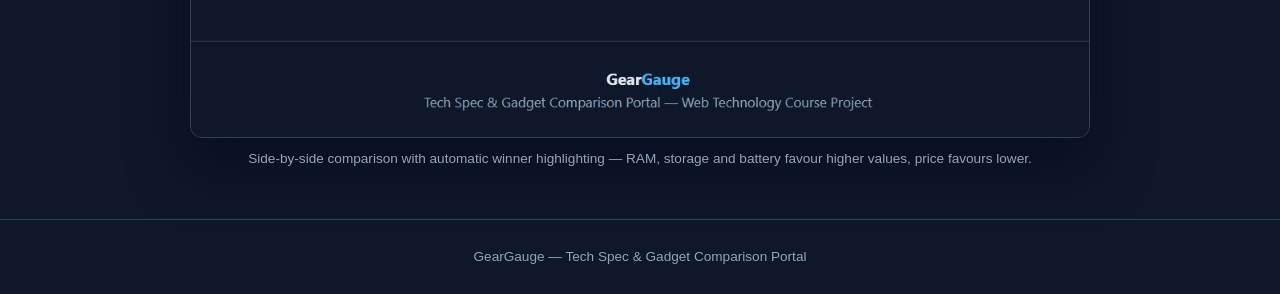
==== commit 8ae89918: "Trim landing page to hero and screenshot" ====
--- a/docs/index.html
+++ b/docs/index.html
@@ -114,97 +114,6 @@
             margin-bottom: 50px;
         }
 
-        section.features {
-            padding: 30px 0 20px;
-        }
-
-        .section-title {
-            text-align: center;
-            font-size: 1.6rem;
-            margin-bottom: 30px;
-        }
-
-        .grid {
-            display: grid;
-            grid-template-columns: repeat(auto-fit, minmax(260px, 1fr));
-            gap: 20px;
-        }
-
-        .card {
-            background: var(--surface-color);
-            border: 1px solid var(--border-color);
-            border-radius: var(--radius);
-            padding: 24px;
-        }
-
-        .card h3 {
-            margin-bottom: 8px;
-        }
-
-        .card p {
-            color: var(--muted-color);
-            font-size: 0.95rem;
-        }
-
-        .card .tag {
-            display: inline-block;
-            margin-top: 14px;
-            padding: 3px 10px;
-            border-radius: 999px;
-            background: var(--accent-soft-color);
-            color: var(--accent-color);
-            font-size: 0.72rem;
-            font-weight: 700;
-            text-transform: uppercase;
-            letter-spacing: 1px;
-        }
-
-        .tech-strip {
-            margin: 40px 0 0;
-            display: flex;
-            justify-content: center;
-            gap: 10px;
-            flex-wrap: wrap;
-        }
-
-        .tech-pill {
-            padding: 6px 14px;
-            border: 1px solid var(--border-color);
-            border-radius: 999px;
-            color: var(--muted-color);
-            font-size: 0.8rem;
-            font-weight: 600;
-        }
-
-        .run-locally {
-            margin: 50px 0 60px;
-        }
-
-        .steps {
-            background: var(--surface-color);
-            border: 1px solid var(--border-color);
-            border-radius: var(--radius);
-            padding: 28px;
-        }
-
-        .steps ol {
-            margin: 14px 0 0 22px;
-            color: var(--muted-color);
-        }
-
-        .steps li {
-            margin-bottom: 8px;
-        }
-
-        .steps code {
-            background: var(--bg-color);
-            border: 1px solid var(--border-color);
-            padding: 2px 8px;
-            border-radius: 5px;
-            font-size: 0.9em;
-            color: var(--success-color);
-        }
-
         footer {
             border-top: 1px solid var(--border-color);
             padding: 26px 0;
@@ -240,60 +149,6 @@
             </div>
             <p class="caption">Side-by-side comparison with automatic winner highlighting — RAM, storage and battery favour higher values, price favours lower.</p>
         </section>
-        <section class="features container">
-            <h2 class="section-title">Everything it includes</h2>
-            <div class="grid">
-                <div class="card">
-                    <h3>Side-by-Side Comparison</h3>
-                    <p>Pick any two devices from the MySQL database and get a full specification showdown. JavaScript highlights the better value for RAM, storage, battery and price in green.</p>
-                    <span class="tag">index.php</span>
-                </div>
-                <div class="card">
-                    <h3>Dynamic Product Pages</h3>
-                    <p>Every device is served by a single reusable template — device.php loads any product by ID with full specifications, pricing and related recommendations.</p>
-                    <span class="tag">device.php</span>
-                </div>
-                <div class="card">
-                    <h3>Live Search Catalog</h3>
-                    <p>A responsive grid of every device with instant client-side search plus category filter chips for Laptops, Phones, Tablets and Android TVs — no page reloads needed.</p>
-                    <span class="tag">browse.php</span>
-                </div>
-                <div class="card">
-                    <h3>Accounts &amp; Saved Comparisons</h3>
-                    <p>Register and log in with password_hash secured credentials. Save any comparison to your profile and reopen or delete it any time.</p>
-                    <span class="tag">profile.php</span>
-                </div>
-                <div class="card">
-                    <h3>Admin Dashboard</h3>
-                    <p>Role-protected panel to add, edit and delete devices with image upload validation — JPG, PNG or WEBP up to 2 MB. Non-admins are redirected to login.</p>
-                    <span class="tag">admin.php</span>
-                </div>
-                <div class="card">
-                    <h3>Secure by Design</h3>
-                    <p>Every query uses MySQLi prepared statements and every output passes through htmlspecialchars to prevent SQL injection and XSS.</p>
-                    <span class="tag">Security</span>
-                </div>
-            </div>
-            <div class="tech-strip">
-                <span class="tech-pill">PHP 8</span>
-                <span class="tech-pill">MySQLi</span>
-                <span class="tech-pill">HTML5</span>
-                <span class="tech-pill">CSS3</span>
-                <span class="tech-pill">JavaScript ES6</span>
-                <span class="tech-pill">XAMPP</span>
-            </div>
-        </section>
-        <section class="run-locally container">
-            <div class="steps">
-                <h2>Run it locally with XAMPP</h2>
-                <ol>
-                    <li>Install XAMPP and start <strong>Apache</strong> + <strong>MySQL</strong>.</li>
-                    <li>Copy the project into <code>C:\xampp\htdocs\GearGauge</code>.</li>
-                    <li>Import <code>database.sql</code> via phpMyAdmin at <code>http://localhost/phpmyadmin</code>.</li>
-                    <li>Open <code>http://localhost/GearGauge/</code> and log in as <code>admin@specmatrix.com</code> / <code>admin123</code>.</li>
-                </ol>
-            </div>
-        </section>
     </main>
     <footer>
         <div class="container">
